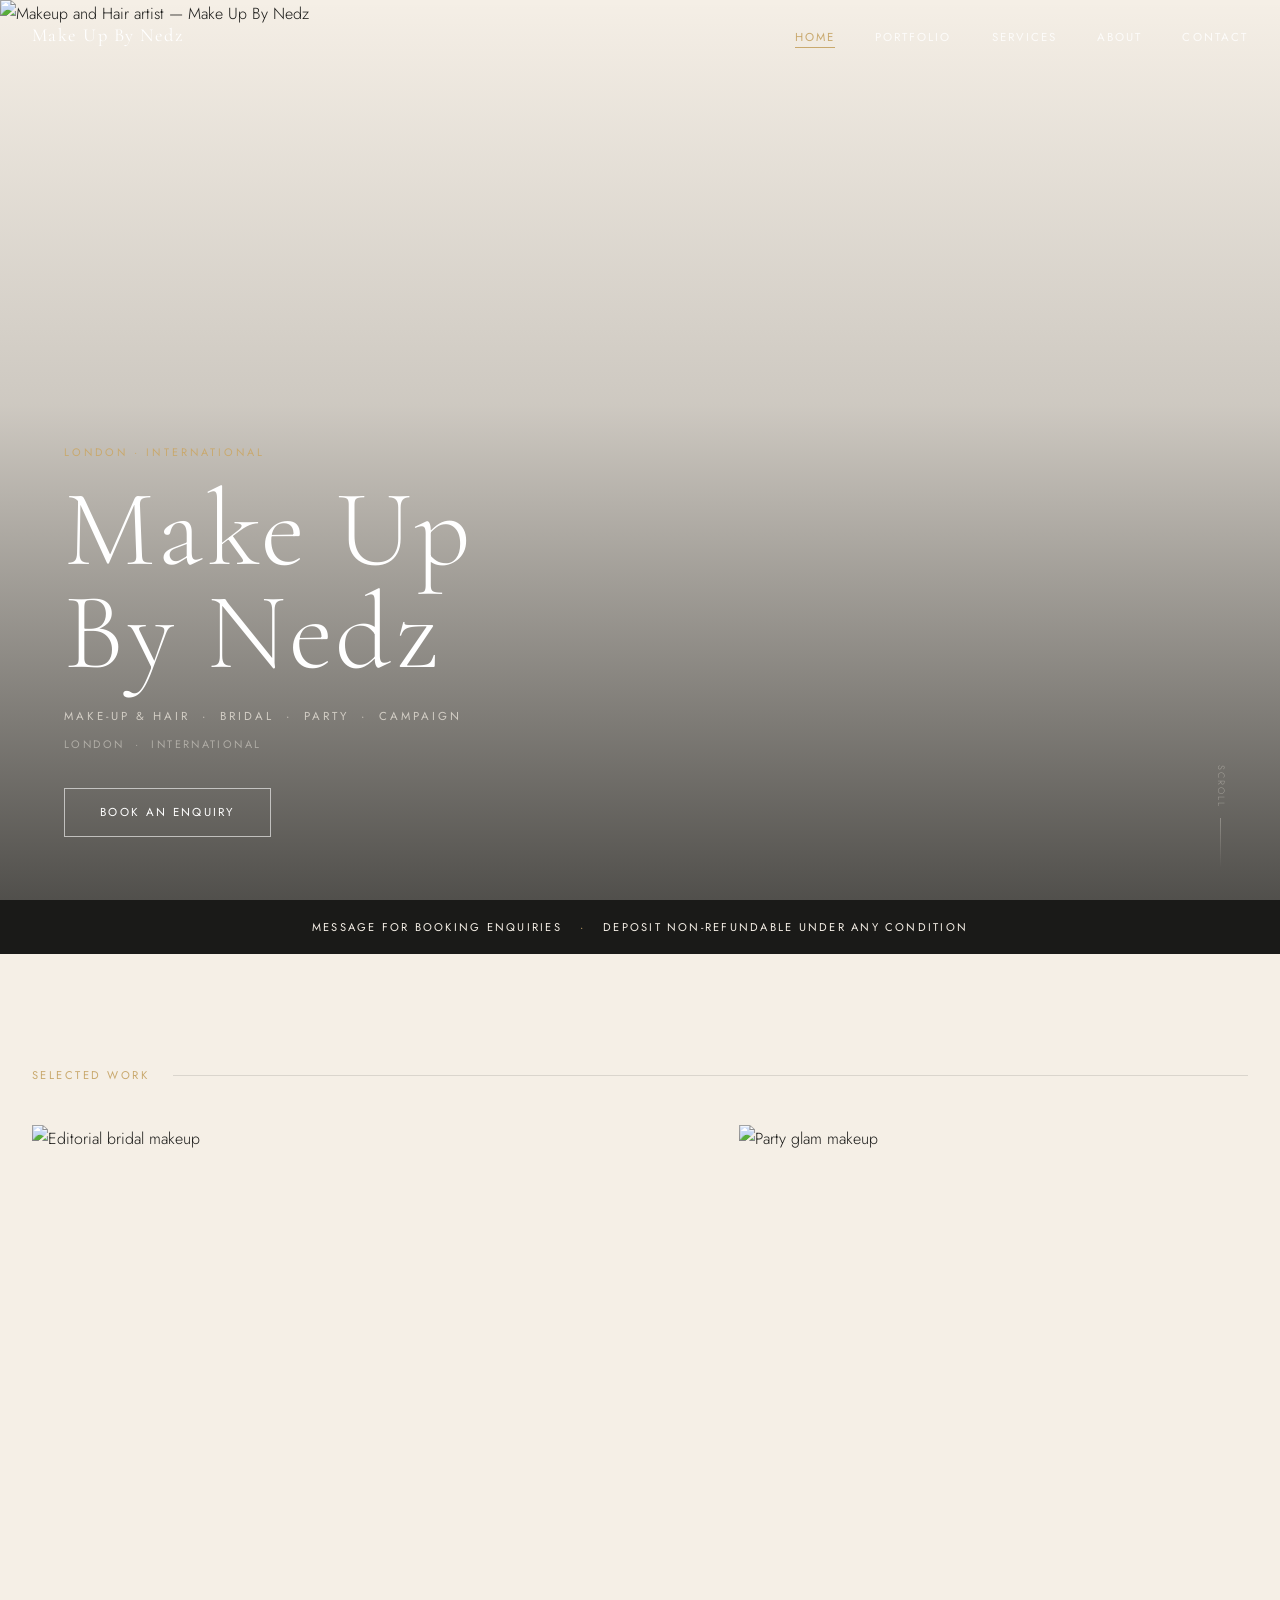
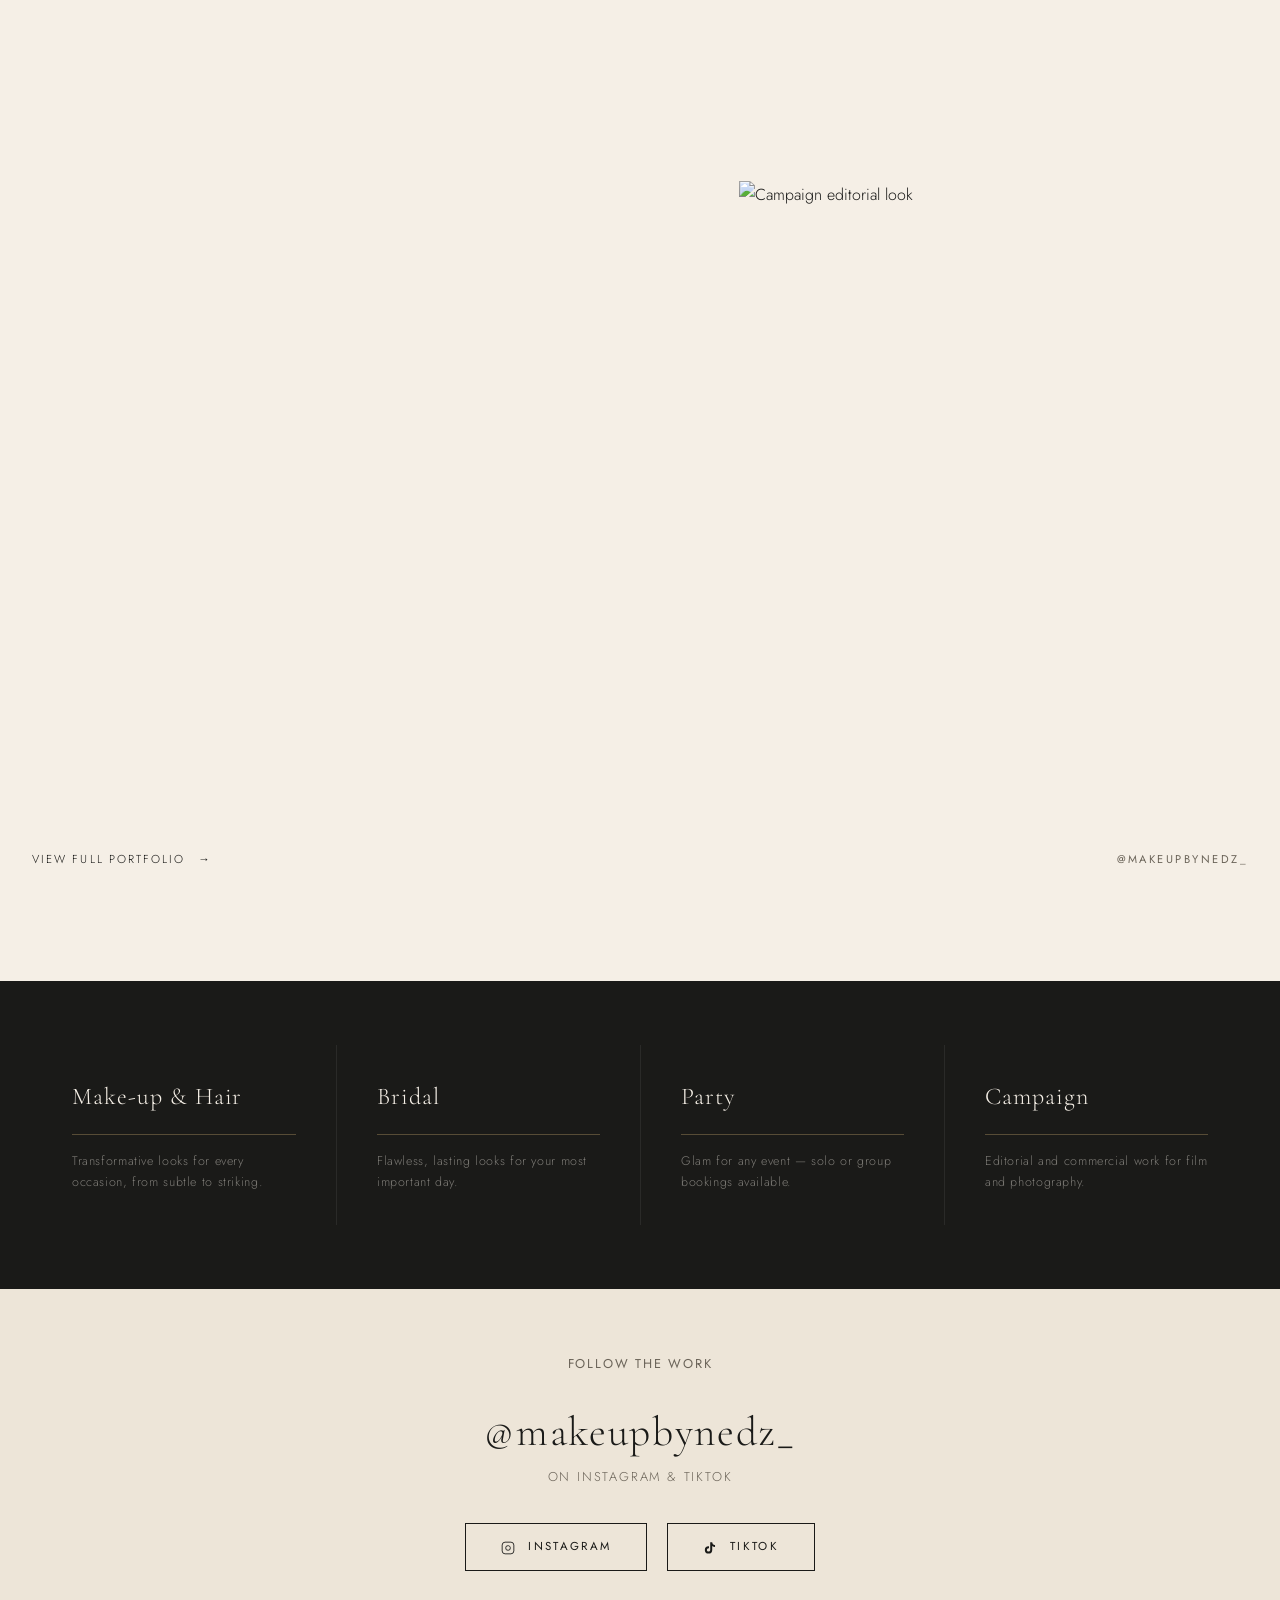
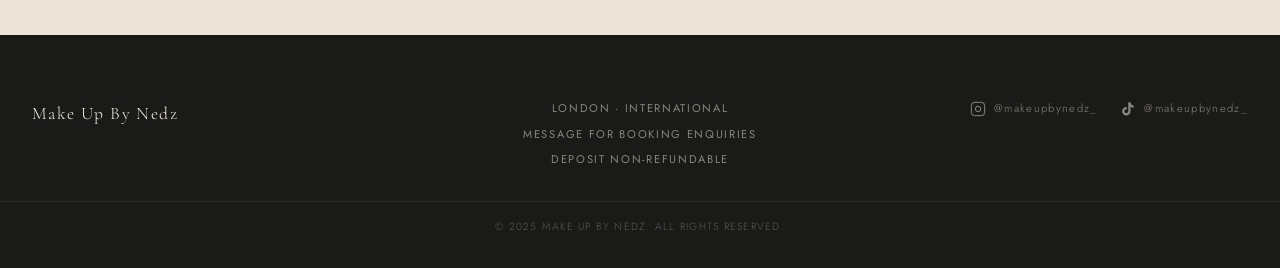
==== index.html @ 095a4f02 "Initial build: Make Up By Nedz multi-page website 5-page static site (index, portfolio, services, ab" ====
<!DOCTYPE html>
<html lang="en">
<head>
  <meta charset="UTF-8" />
  <meta name="viewport" content="width=device-width, initial-scale=1.0" />
  <title>Make Up By Nedz — Makeup & Hair Artist | London</title>
  <meta name="description" content="Make Up By Nedz — London-based makeup and hair artist specialising in bridal, party, campaign, and editorial work. Available internationally." />
  <link rel="stylesheet" href="css/style.css" />
  <style>
    /* ── Hero ──────────────────────────────────────────── */
    .hero {
      position: relative;
      height: 100vh;
      min-height: 600px;
      overflow: hidden;
    }
    .hero-img {
      position: absolute;
      inset: 0;
    }
    .hero-img img {
      height: 100%;
      object-position: center 20%;
      transform: scale(1.04);
      transition: transform 8s ease;
    }
    .hero-img img.loaded { transform: scale(1); }
    .hero-overlay {
      position: absolute;
      inset: 0;
      background: linear-gradient(
        to top,
        rgba(26,26,24,0.75) 0%,
        rgba(26,26,24,0.18) 55%,
        transparent 100%
      );
    }
    .hero-content {
      position: absolute;
      inset: 0;
      display: flex;
      flex-direction: column;
      align-items: flex-start;
      justify-content: flex-end;
      padding: 0 clamp(1.5rem, 5vw, 6rem) clamp(3rem, 7vh, 6rem);
    }
    .hero-eyebrow {
      font-family: var(--sans);
      font-size: 0.68rem;
      font-weight: 400;
      letter-spacing: 0.28em;
      text-transform: uppercase;
      color: var(--gold);
      margin-bottom: 1rem;
      opacity: 0;
      transform: translateY(16px);
      animation: heroFadeUp 1s ease 0.3s forwards;
    }
    .hero-title {
      font-family: var(--serif);
      font-weight: 300;
      font-size: clamp(3.2rem, 8.5vw, 8rem);
      color: var(--white);
      letter-spacing: 0.03em;
      line-height: 0.95;
      opacity: 0;
      transform: translateY(24px);
      animation: heroFadeUp 1.1s ease 0.5s forwards;
    }
    .hero-tagline {
      margin-top: 1.4rem;
      font-size: 0.72rem;
      letter-spacing: 0.26em;
      text-transform: uppercase;
      color: rgba(245,239,230,0.7);
      font-weight: 400;
      opacity: 0;
      animation: heroFadeUp 1.1s ease 0.75s forwards;
    }
    .hero-location {
      margin-top: 0.5rem;
      font-size: 0.68rem;
      letter-spacing: 0.22em;
      text-transform: uppercase;
      color: rgba(245,239,230,0.45);
      font-weight: 400;
      opacity: 0;
      animation: heroFadeUp 1.1s ease 0.9s forwards;
    }
    .hero-cta {
      margin-top: 2.2rem;
      opacity: 0;
      animation: heroFadeUp 1s ease 1.1s forwards;
    }
    @keyframes heroFadeUp {
      to { opacity: 1; transform: translateY(0); }
    }
    .hero-scroll-line {
      position: absolute;
      bottom: 2rem;
      right: clamp(1.5rem, 4vw, 4rem);
      display: flex;
      flex-direction: column;
      align-items: center;
      gap: 0.6rem;
      opacity: 0;
      animation: heroFadeUp 1s ease 1.4s forwards;
    }
    .hero-scroll-line span {
      font-size: 0.58rem;
      letter-spacing: 0.22em;
      text-transform: uppercase;
      color: rgba(245,239,230,0.4);
      writing-mode: vertical-rl;
    }
    .hero-scroll-line::after {
      content: '';
      display: block;
      width: 1px;
      height: 50px;
      background: linear-gradient(to bottom, rgba(245,239,230,0.3), transparent);
    }

    /* ── Featured Work ─────────────────────────────────── */
    .featured-work {
      background: var(--ivory);
    }
    .featured-label {
      display: flex;
      align-items: center;
      gap: 1.5rem;
      margin-bottom: 2.5rem;
    }
    .featured-label::after {
      content: '';
      flex: 1;
      height: 1px;
      background: rgba(26,26,24,0.12);
    }
    .featured-grid {
      display: grid;
      grid-template-columns: 1.35fr 1fr;
      grid-template-rows: auto auto;
      gap: 1.2rem;
    }
    .featured-grid .img-main {
      grid-row: 1 / 3;
      aspect-ratio: 2/3;
      overflow: hidden;
    }
    .featured-grid .img-side {
      aspect-ratio: 4/5;
      overflow: hidden;
    }
    .featured-grid .img-main img,
    .featured-grid .img-side img {
      transition: transform 0.9s ease;
    }
    .featured-grid .img-main:hover img,
    .featured-grid .img-side:hover img { transform: scale(1.04); }
    .featured-footer {
      margin-top: 2rem;
      display: flex;
      align-items: center;
      justify-content: space-between;
    }
    .arrow-link {
      font-family: var(--sans);
      font-size: 0.72rem;
      letter-spacing: 0.18em;
      text-transform: uppercase;
      color: var(--charcoal);
      display: flex;
      align-items: center;
      gap: 0.8rem;
      transition: gap var(--transition), color var(--transition);
    }
    .arrow-link::after {
      content: '→';
      font-family: inherit;
      transition: transform var(--transition);
    }
    .arrow-link:hover { color: var(--gold); gap: 1.2rem; }

    /* ── Services Snapshot ─────────────────────────────── */
    .services-strip {
      background: var(--charcoal);
      padding: var(--space-lg) 0;
    }
    .services-strip .section-wrap {
      display: grid;
      grid-template-columns: repeat(4, 1fr);
      gap: 0;
    }
    .service-tile {
      padding: 2rem 2.5rem;
      border-left: 1px solid rgba(245,239,230,0.08);
      position: relative;
    }
    .service-tile:first-child { border-left: none; }
    .service-tile h3 {
      font-family: var(--serif);
      font-size: 1.5rem;
      font-weight: 300;
      color: var(--ivory);
      letter-spacing: 0.04em;
      margin-bottom: 1rem;
    }
    .service-tile hr {
      border: none;
      border-top: 1px solid rgba(201,169,110,0.35);
      margin-bottom: 1rem;
    }
    .service-tile p {
      font-size: 0.78rem;
      color: rgba(245,239,230,0.45);
      letter-spacing: 0.05em;
      line-height: 1.7;
      font-weight: 300;
    }
    .service-tile-link {
      position: absolute;
      inset: 0;
    }

    /* ── Social CTA ────────────────────────────────────── */
    .social-cta {
      background: var(--ivory-mid);
      text-align: center;
    }
    .social-cta h2 {
      font-size: clamp(1.6rem, 3.5vw, 2.6rem);
      margin-bottom: 0.6rem;
      color: var(--charcoal);
    }
    .social-cta p {
      font-size: 0.8rem;
      letter-spacing: 0.14em;
      color: var(--text-muted);
      text-transform: uppercase;
      margin-bottom: 2.2rem;
    }
    .social-btns {
      display: flex;
      gap: 1.2rem;
      justify-content: center;
      flex-wrap: wrap;
    }

    /* ── Responsive ────────────────────────────────────── */
    @media (max-width: 900px) {
      .services-strip .section-wrap {
        grid-template-columns: repeat(2, 1fr);
      }
      .service-tile:nth-child(3) { border-left: none; }
    }
    @media (max-width: 640px) {
      .featured-grid {
        grid-template-columns: 1fr;
      }
      .featured-grid .img-main { grid-row: auto; aspect-ratio: 3/4; }
      .featured-grid .img-side { display: none; }
      .services-strip .section-wrap {
        grid-template-columns: 1fr;
      }
      .service-tile { border-left: none; border-top: 1px solid rgba(245,239,230,0.08); }
      .service-tile:first-child { border-top: none; }
    }
  </style>
</head>
<body>

  <!-- ═══ Navigation ════════════════════════════════════════ -->
  <nav class="site-nav" aria-label="Main navigation">
    <a href="index.html" class="nav-logo">Make Up By Nedz</a>
    <ul class="nav-links" role="list">
      <li><a href="index.html">Home</a></li>
      <li><a href="portfolio.html">Portfolio</a></li>
      <li><a href="services.html">Services</a></li>
      <li><a href="about.html">About</a></li>
      <li><a href="contact.html">Contact</a></li>
    </ul>
    <button class="nav-hamburger" aria-label="Open menu" aria-expanded="false">
      <span></span><span></span><span></span>
    </button>
  </nav>

  <!-- Mobile overlay -->
  <div class="nav-overlay" role="dialog" aria-label="Mobile menu">
    <a href="index.html">Home</a>
    <a href="portfolio.html">Portfolio</a>
    <a href="services.html">Services</a>
    <a href="about.html">About</a>
    <a href="contact.html">Contact</a>
  </div>

  <main>

    <!-- ═══ Hero ══════════════════════════════════════════════ -->
    <section class="hero" aria-label="Hero">
      <div class="hero-img">
        <img
          src="https://images.unsplash.com/photo-1487412947147-5cebf100ffc2?w=1800&q=85&auto=format&fit=crop"
          alt="Makeup and Hair artist — Make Up By Nedz"
          loading="eager"
          id="heroImg"
        />
      </div>
      <div class="hero-overlay"></div>
      <div class="hero-content">
        <p class="hero-eyebrow">London · International</p>
        <h1 class="hero-title display">Make Up<br>By Nedz</h1>
        <p class="hero-tagline">Make-up &amp; Hair &nbsp;·&nbsp; Bridal &nbsp;·&nbsp; Party &nbsp;·&nbsp; Campaign</p>
        <p class="hero-location">London &nbsp;·&nbsp; International</p>
        <div class="hero-cta">
          <a href="contact.html" class="btn btn-outline-white">Book an Enquiry</a>
        </div>
      </div>
      <div class="hero-scroll-line" aria-hidden="true">
        <span>Scroll</span>
      </div>
    </section>

    <!-- ═══ Info Strip ════════════════════════════════════════ -->
    <div class="info-strip" role="banner">
      Message for booking enquiries
      <span>·</span>
      Deposit non-refundable under any condition
    </div>

    <!-- ═══ Featured Work ═════════════════════════════════════ -->
    <section class="featured-work section-pad">
      <div class="section-wrap">
        <div class="featured-label fade-up">
          <span class="eyebrow">Selected Work</span>
        </div>
        <div class="featured-grid">
          <div class="img-main fade-in" data-delay="100">
            <img
              src="https://images.unsplash.com/photo-1617019114583-affb34d1b3cd?w=900&q=85&auto=format&fit=crop"
              alt="Editorial bridal makeup"
              loading="lazy"
            />
          </div>
          <div class="img-side fade-in" data-delay="200">
            <img
              src="https://images.unsplash.com/photo-1522337360788-8b13dee7a37e?w=700&q=85&auto=format&fit=crop"
              alt="Party glam makeup"
              loading="lazy"
            />
          </div>
          <div class="img-side fade-in" data-delay="320">
            <img
              src="https://images.unsplash.com/photo-1512207736890-6ffed8a84e8d?w=700&q=85&auto=format&fit=crop"
              alt="Campaign editorial look"
              loading="lazy"
            />
          </div>
        </div>
        <div class="featured-footer fade-up" data-delay="200">
          <a href="portfolio.html" class="arrow-link">View Full Portfolio</a>
          <p class="eyebrow" style="color: var(--text-muted);">@makeupbynedz_</p>
        </div>
      </div>
    </section>

    <!-- ═══ Services Snapshot ════════════════════════════════ -->
    <section class="services-strip" aria-label="Services overview">
      <div class="section-wrap">
        <div class="service-tile fade-up" data-delay="0">
          <h3>Make-up &amp; Hair</h3>
          <hr/>
          <p>Transformative looks for every occasion, from subtle to striking.</p>
          <a href="services.html" class="service-tile-link" aria-label="Make-up and Hair services"></a>
        </div>
        <div class="service-tile fade-up" data-delay="100">
          <h3>Bridal</h3>
          <hr/>
          <p>Flawless, lasting looks for your most important day.</p>
          <a href="services.html" class="service-tile-link" aria-label="Bridal services"></a>
        </div>
        <div class="service-tile fade-up" data-delay="200">
          <h3>Party</h3>
          <hr/>
          <p>Glam for any event — solo or group bookings available.</p>
          <a href="services.html" class="service-tile-link" aria-label="Party services"></a>
        </div>
        <div class="service-tile fade-up" data-delay="300">
          <h3>Campaign</h3>
          <hr/>
          <p>Editorial and commercial work for film and photography.</p>
          <a href="services.html" class="service-tile-link" aria-label="Campaign services"></a>
        </div>
      </div>
    </section>

    <!-- ═══ Social CTA ════════════════════════════════════════ -->
    <section class="social-cta section-pad-sm">
      <div class="section-wrap">
        <p class="eyebrow fade-up">Follow the work</p>
        <h2 class="display fade-up" data-delay="100">@makeupbynedz_</h2>
        <p class="fade-up" data-delay="150">on Instagram &amp; TikTok</p>
        <div class="social-btns fade-up" data-delay="220">
          <a href="https://instagram.com/makeupbynedz_" target="_blank" rel="noopener" class="btn btn-outline-dark">
            <svg width="14" height="14" viewBox="0 0 24 24" fill="none" stroke="currentColor" stroke-width="1.5" style="display:inline;vertical-align:middle;margin-right:0.5rem"><rect x="2" y="2" width="20" height="20" rx="5" ry="5"/><path d="M16 11.37A4 4 0 1 1 12.63 8 4 4 0 0 1 16 11.37z"/><line x1="17.5" y1="6.5" x2="17.51" y2="6.5"/></svg>
            Instagram
          </a>
          <a href="https://tiktok.com/@makeupbynedz_" target="_blank" rel="noopener" class="btn btn-outline-dark">
            <svg width="14" height="14" viewBox="0 0 24 24" fill="currentColor" style="display:inline;vertical-align:middle;margin-right:0.5rem"><path d="M19.59 6.69a4.83 4.83 0 01-3.77-4.25V2h-3.45v13.67a2.89 2.89 0 01-2.88 2.5 2.89 2.89 0 01-2.89-2.89 2.89 2.89 0 012.89-2.89c.28 0 .54.04.79.1V9.01a6.33 6.33 0 00-.79-.05 6.34 6.34 0 00-6.34 6.34 6.34 6.34 0 006.34 6.34 6.34 6.34 0 006.33-6.34V8.69a8.18 8.18 0 004.79 1.53V6.77a4.85 4.85 0 01-1.02-.08z"/></svg>
            TikTok
          </a>
        </div>
      </div>
    </section>

  </main>

  <!-- ═══ Footer ════════════════════════════════════════════ -->
  <footer class="site-footer">
    <div class="footer-inner">
      <div class="footer-logo">Make Up By Nedz</div>
      <div class="footer-center">
        <p>London · International</p>
        <p>Message for booking enquiries</p>
        <p>Deposit non-refundable</p>
      </div>
      <div class="footer-socials">
        <a href="https://instagram.com/makeupbynedz_" target="_blank" rel="noopener" aria-label="Instagram">
          <svg viewBox="0 0 24 24" fill="none" stroke="currentColor" stroke-width="1.5"><rect x="2" y="2" width="20" height="20" rx="5" ry="5"/><path d="M16 11.37A4 4 0 1 1 12.63 8 4 4 0 0 1 16 11.37z"/><line x1="17.5" y1="6.5" x2="17.51" y2="6.5"/></svg>
          @makeupbynedz_
        </a>
        <a href="https://tiktok.com/@makeupbynedz_" target="_blank" rel="noopener" aria-label="TikTok">
          <svg viewBox="0 0 24 24" fill="currentColor"><path d="M19.59 6.69a4.83 4.83 0 01-3.77-4.25V2h-3.45v13.67a2.89 2.89 0 01-2.88 2.5 2.89 2.89 0 01-2.89-2.89 2.89 2.89 0 012.89-2.89c.28 0 .54.04.79.1V9.01a6.33 6.33 0 00-.79-.05 6.34 6.34 0 00-6.34 6.34 6.34 6.34 0 006.34 6.34 6.34 6.34 0 006.33-6.34V8.69a8.18 8.18 0 004.79 1.53V6.77a4.85 4.85 0 01-1.02-.08z"/></svg>
          @makeupbynedz_
        </a>
      </div>
    </div>
    <div class="footer-bottom">© 2025 Make Up By Nedz. All rights reserved.</div>
  </footer>

  <script src="js/main.js"></script>
  <script>
    // Hero image parallax & load animation
    const heroImg = document.getElementById('heroImg');
    if (heroImg) {
      heroImg.addEventListener('load', () => heroImg.classList.add('loaded'));
      if (heroImg.complete) heroImg.classList.add('loaded');
    }
  </script>
</body>
</html>
---- css/style.css ----
/* ============================================================
   MAKE UP BY NEDZ — Global Stylesheet
   ============================================================ */

@import url('https://fonts.googleapis.com/css2?family=Cormorant+Garamond:ital,wght@0,300;0,400;0,500;0,600;1,300;1,400&family=Jost:wght@300;400;500&display=swap');

/* ── Custom Properties ─────────────────────────────────── */
:root {
  --ivory:      #F5EFE6;
  --ivory-mid:  #EDE5D8;
  --charcoal:   #1A1A18;
  --charcoal-2: #2A2A27;
  --gold:       #C9A96E;
  --gold-light: #D9BC8A;
  --white:      #FFFFFF;
  --text-main:  #1A1A18;
  --text-muted: #6B6459;

  --serif:  'Cormorant Garamond', Georgia, serif;
  --sans:   'Jost', 'Helvetica Neue', sans-serif;

  --space-xs:  0.5rem;
  --space-sm:  1rem;
  --space-md:  2rem;
  --space-lg:  4rem;
  --space-xl:  7rem;

  --nav-h: 72px;
  --transition: 0.35s cubic-bezier(0.25, 0.46, 0.45, 0.94);
}

/* ── Reset ──────────────────────────────────────────────── */
*, *::before, *::after { box-sizing: border-box; margin: 0; padding: 0; }
html { scroll-behavior: smooth; }
body {
  background-color: var(--ivory);
  color: var(--text-main);
  font-family: var(--sans);
  font-weight: 300;
  font-size: 1rem;
  line-height: 1.7;
  -webkit-font-smoothing: antialiased;
}
img { display: block; width: 100%; height: 100%; object-fit: cover; }
a { color: inherit; text-decoration: none; }
ul { list-style: none; }

/* ── Typography Helpers ─────────────────────────────────── */
.display {
  font-family: var(--serif);
  font-weight: 300;
  letter-spacing: 0.04em;
  line-height: 1.1;
}
.eyebrow {
  font-family: var(--sans);
  font-size: 0.7rem;
  font-weight: 400;
  letter-spacing: 0.22em;
  text-transform: uppercase;
  color: var(--gold);
}
.body-text {
  font-family: var(--sans);
  font-weight: 300;
  font-size: 0.95rem;
  color: var(--text-muted);
  line-height: 1.8;
}

/* ── Scroll Animations ──────────────────────────────────── */
.fade-up {
  opacity: 0;
  transform: translateY(28px);
  transition: opacity 0.8s ease, transform 0.8s ease;
}
.fade-up.visible {
  opacity: 1;
  transform: translateY(0);
}
.fade-in {
  opacity: 0;
  transition: opacity 0.9s ease;
}
.fade-in.visible { opacity: 1; }

/* ── Navigation ─────────────────────────────────────────── */
.site-nav {
  position: fixed;
  top: 0; left: 0; right: 0;
  z-index: 100;
  height: var(--nav-h);
  display: flex;
  align-items: center;
  justify-content: space-between;
  padding: 0 var(--space-md);
  transition: background var(--transition), backdrop-filter var(--transition), box-shadow var(--transition);
}
.site-nav.scrolled {
  background: rgba(26, 26, 24, 0.88);
  backdrop-filter: blur(14px);
  -webkit-backdrop-filter: blur(14px);
  box-shadow: 0 1px 0 rgba(201, 169, 110, 0.15);
}
.site-nav.on-light {
  background: rgba(245, 239, 230, 0.88);
  backdrop-filter: blur(14px);
  -webkit-backdrop-filter: blur(14px);
  box-shadow: 0 1px 0 rgba(26,26,24,0.08);
}
.nav-logo {
  font-family: var(--serif);
  font-size: 1.15rem;
  font-weight: 400;
  letter-spacing: 0.08em;
  color: var(--white);
  transition: color var(--transition);
  white-space: nowrap;
}
.site-nav.on-light .nav-logo { color: var(--charcoal); }
.nav-links {
  display: flex;
  gap: 2.5rem;
  align-items: center;
}
.nav-links a {
  font-family: var(--sans);
  font-size: 0.72rem;
  font-weight: 400;
  letter-spacing: 0.18em;
  text-transform: uppercase;
  color: rgba(255,255,255,0.82);
  position: relative;
  padding-bottom: 3px;
  transition: color var(--transition);
}
.site-nav.on-light .nav-links a { color: rgba(26,26,24,0.7); }
.nav-links a::after {
  content: '';
  position: absolute;
  bottom: 0; left: 0;
  width: 0; height: 1px;
  background: var(--gold);
  transition: width var(--transition);
}
.nav-links a:hover::after,
.nav-links a.active::after { width: 100%; }
.nav-links a:hover { color: var(--white); }
.site-nav.on-light .nav-links a:hover { color: var(--charcoal); }
.nav-links a.active { color: var(--gold); }
.site-nav.on-light .nav-links a.active { color: var(--gold); }

/* Hamburger */
.nav-hamburger {
  display: none;
  flex-direction: column;
  gap: 5px;
  cursor: pointer;
  padding: 4px;
  background: none;
  border: none;
  z-index: 200;
}
.nav-hamburger span {
  display: block;
  width: 26px;
  height: 1px;
  background: var(--white);
  transition: var(--transition);
}
.site-nav.on-light .nav-hamburger span { background: var(--charcoal); }
.nav-hamburger.open span:nth-child(1) { transform: translateY(6px) rotate(45deg); }
.nav-hamburger.open span:nth-child(2) { opacity: 0; }
.nav-hamburger.open span:nth-child(3) { transform: translateY(-6px) rotate(-45deg); }

/* Mobile overlay */
.nav-overlay {
  position: fixed;
  inset: 0;
  background: var(--charcoal);
  z-index: 150;
  display: flex;
  flex-direction: column;
  align-items: center;
  justify-content: center;
  gap: 2.8rem;
  opacity: 0;
  pointer-events: none;
  transition: opacity 0.4s ease;
}
.nav-overlay.open { opacity: 1; pointer-events: all; }
.nav-overlay a {
  font-family: var(--serif);
  font-size: 2.8rem;
  font-weight: 300;
  color: var(--ivory);
  letter-spacing: 0.06em;
  transition: color var(--transition);
}
.nav-overlay a:hover,
.nav-overlay a.active { color: var(--gold); }

/* ── Buttons ────────────────────────────────────────────── */
.btn {
  display: inline-block;
  font-family: var(--sans);
  font-size: 0.72rem;
  font-weight: 400;
  letter-spacing: 0.2em;
  text-transform: uppercase;
  padding: 0.85rem 2.2rem;
  border: 1px solid currentColor;
  transition: background var(--transition), color var(--transition), border-color var(--transition);
  cursor: pointer;
}
.btn-outline-white {
  color: var(--white);
  border-color: rgba(255,255,255,0.6);
  background: transparent;
}
.btn-outline-white:hover {
  background: var(--gold);
  border-color: var(--gold);
  color: var(--charcoal);
}
.btn-outline-dark {
  color: var(--charcoal);
  border-color: var(--charcoal);
  background: transparent;
}
.btn-outline-dark:hover {
  background: var(--charcoal);
  color: var(--ivory);
}
.btn-outline-gold {
  color: var(--gold);
  border-color: var(--gold);
  background: transparent;
}
.btn-outline-gold:hover {
  background: var(--gold);
  color: var(--charcoal);
}

/* ── Section Wrapper ────────────────────────────────────── */
.section-wrap {
  max-width: 1280px;
  margin: 0 auto;
  padding: 0 var(--space-md);
}
.section-pad {
  padding: var(--space-xl) 0;
}
.section-pad-sm {
  padding: var(--space-lg) 0;
}

/* ── Horizontal Rule Accent ─────────────────────────────── */
.rule-gold {
  border: none;
  border-top: 1px solid var(--gold);
  opacity: 0.4;
  margin: var(--space-md) 0;
}
.rule-dark {
  border: none;
  border-top: 1px solid var(--charcoal);
  opacity: 0.12;
  margin: var(--space-md) 0;
}

/* ── Callout Box ────────────────────────────────────────── */
.callout-gold {
  background: var(--ivory);
  border: 1px solid var(--gold);
  padding: var(--space-md) 2.5rem;
  position: relative;
}
.callout-gold::before {
  content: '';
  position: absolute;
  top: 5px; left: 5px; right: -5px; bottom: -5px;
  border: 1px solid rgba(201,169,110,0.2);
  pointer-events: none;
}
.callout-gold p {
  font-family: var(--serif);
  font-size: 1.05rem;
  font-weight: 300;
  line-height: 1.8;
  color: var(--text-main);
}
.callout-gold strong {
  font-weight: 500;
  color: var(--charcoal);
}

/* ── Page Header (inner pages) ──────────────────────────── */
.page-header {
  padding-top: calc(var(--nav-h) + var(--space-lg));
  padding-bottom: var(--space-lg);
  text-align: center;
  background: var(--ivory);
}
.page-header h1 {
  font-size: clamp(3rem, 7vw, 6rem);
}
.page-header .subtitle {
  margin-top: var(--space-sm);
  font-size: 0.78rem;
  letter-spacing: 0.2em;
  text-transform: uppercase;
  color: var(--text-muted);
  font-weight: 400;
}

/* ── Footer ─────────────────────────────────────────────── */
.site-footer {
  background: var(--charcoal);
  color: var(--ivory);
  padding: var(--space-lg) 0 var(--space-md);
}
.footer-inner {
  max-width: 1280px;
  margin: 0 auto;
  padding: 0 var(--space-md);
  display: grid;
  grid-template-columns: 1fr auto 1fr;
  gap: var(--space-md);
  align-items: start;
}
.footer-logo {
  font-family: var(--serif);
  font-size: 1.1rem;
  font-weight: 300;
  letter-spacing: 0.08em;
  color: var(--ivory);
}
.footer-center {
  text-align: center;
  display: flex;
  flex-direction: column;
  gap: 0.4rem;
}
.footer-center p {
  font-size: 0.7rem;
  letter-spacing: 0.15em;
  text-transform: uppercase;
  color: rgba(245,239,230,0.5);
  font-weight: 400;
}
.footer-socials {
  display: flex;
  gap: 1.4rem;
  justify-content: flex-end;
  align-items: center;
}
.footer-socials a {
  display: flex;
  align-items: center;
  gap: 0.5rem;
  font-size: 0.7rem;
  letter-spacing: 0.12em;
  color: rgba(245,239,230,0.5);
  transition: color var(--transition);
}
.footer-socials a:hover { color: var(--gold); }
.footer-socials svg { width: 16px; height: 16px; flex-shrink: 0; }
.footer-bottom {
  max-width: 1280px;
  margin: var(--space-md) auto 0;
  padding: var(--space-sm) var(--space-md) 0;
  border-top: 1px solid rgba(245,239,230,0.08);
  text-align: center;
  font-size: 0.65rem;
  letter-spacing: 0.12em;
  text-transform: uppercase;
  color: rgba(245,239,230,0.3);
}

/* ── Info Strip ─────────────────────────────────────────── */
.info-strip {
  background: var(--charcoal);
  color: var(--ivory);
  padding: 1.1rem var(--space-md);
  text-align: center;
  font-size: 0.7rem;
  font-weight: 400;
  letter-spacing: 0.2em;
  text-transform: uppercase;
}
.info-strip span { color: var(--gold); margin: 0 0.8rem; }

/* ── Responsive ─────────────────────────────────────────── */
@media (max-width: 768px) {
  :root { --space-xl: 4rem; --space-lg: 2.5rem; }
  .nav-links { display: none; }
  .nav-hamburger { display: flex; }
  .footer-inner {
    grid-template-columns: 1fr;
    text-align: center;
  }
  .footer-socials { justify-content: center; }
  .footer-center { order: -1; }
}
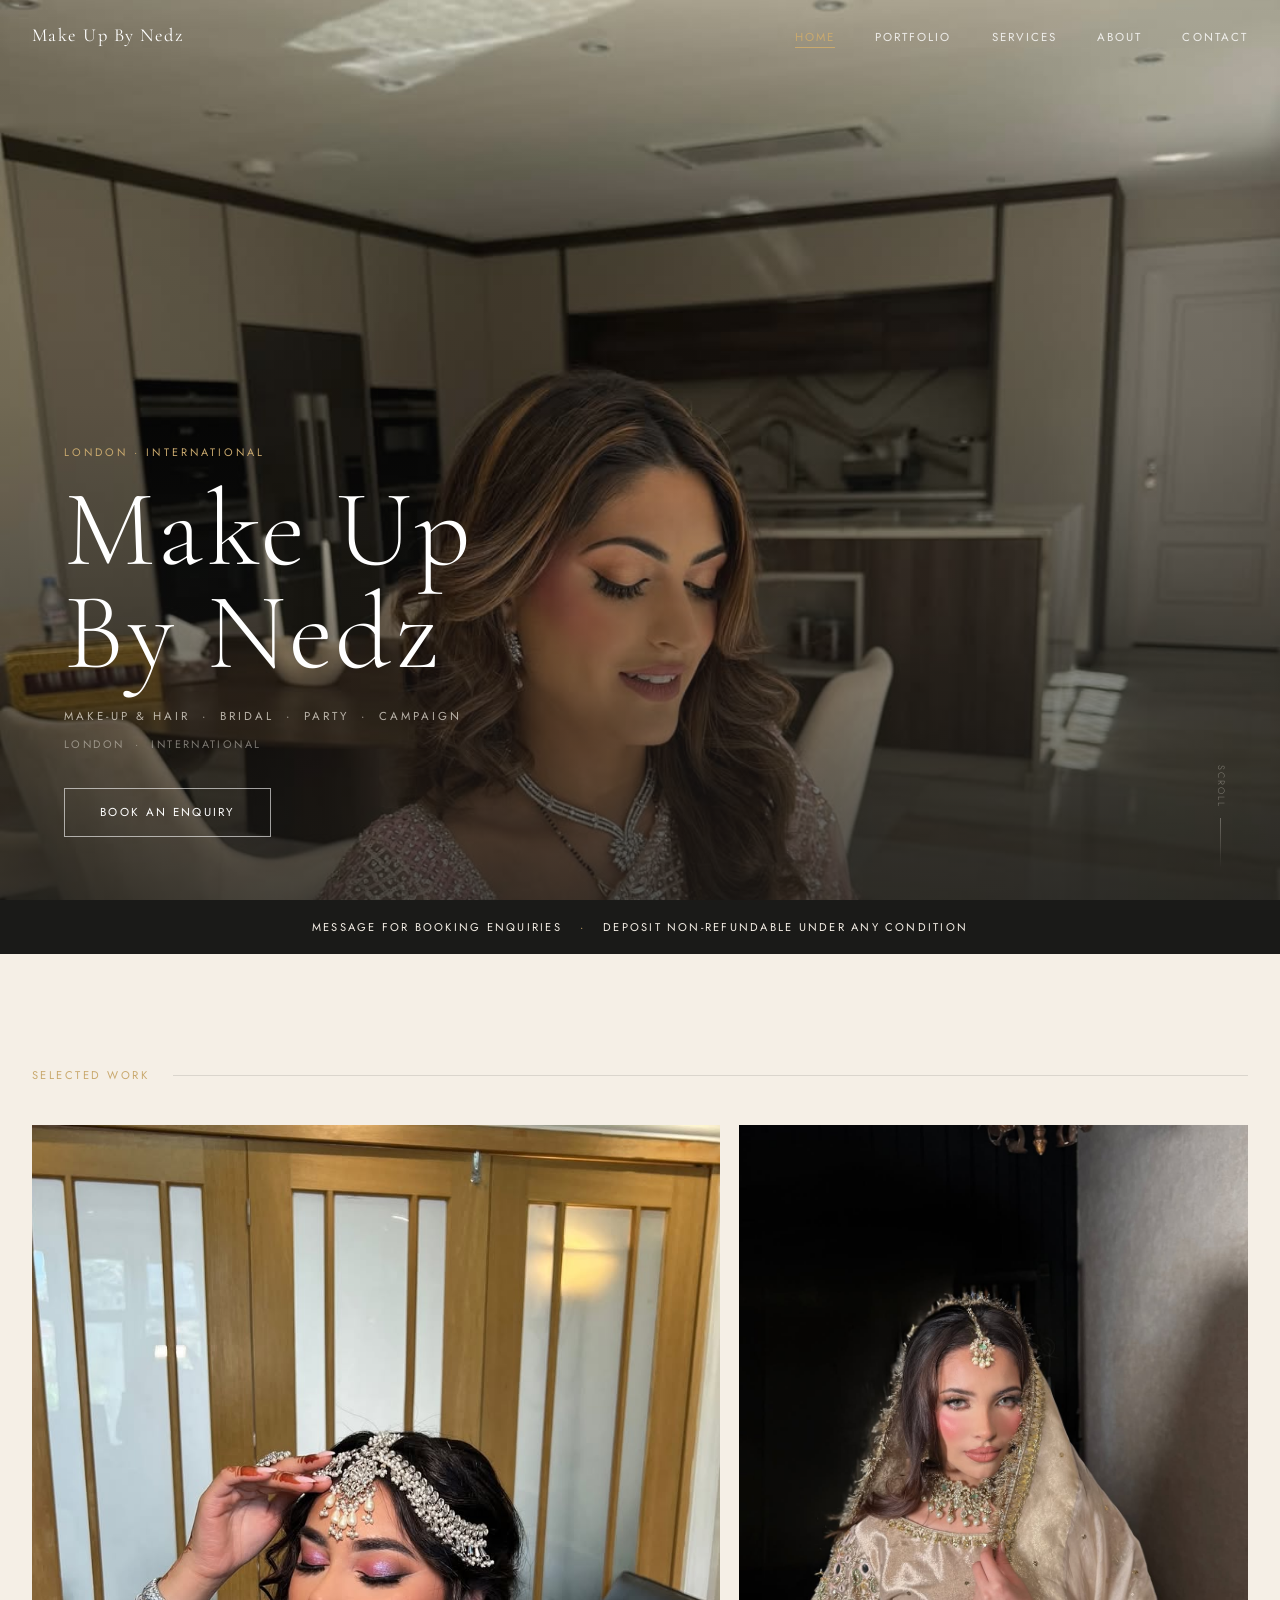
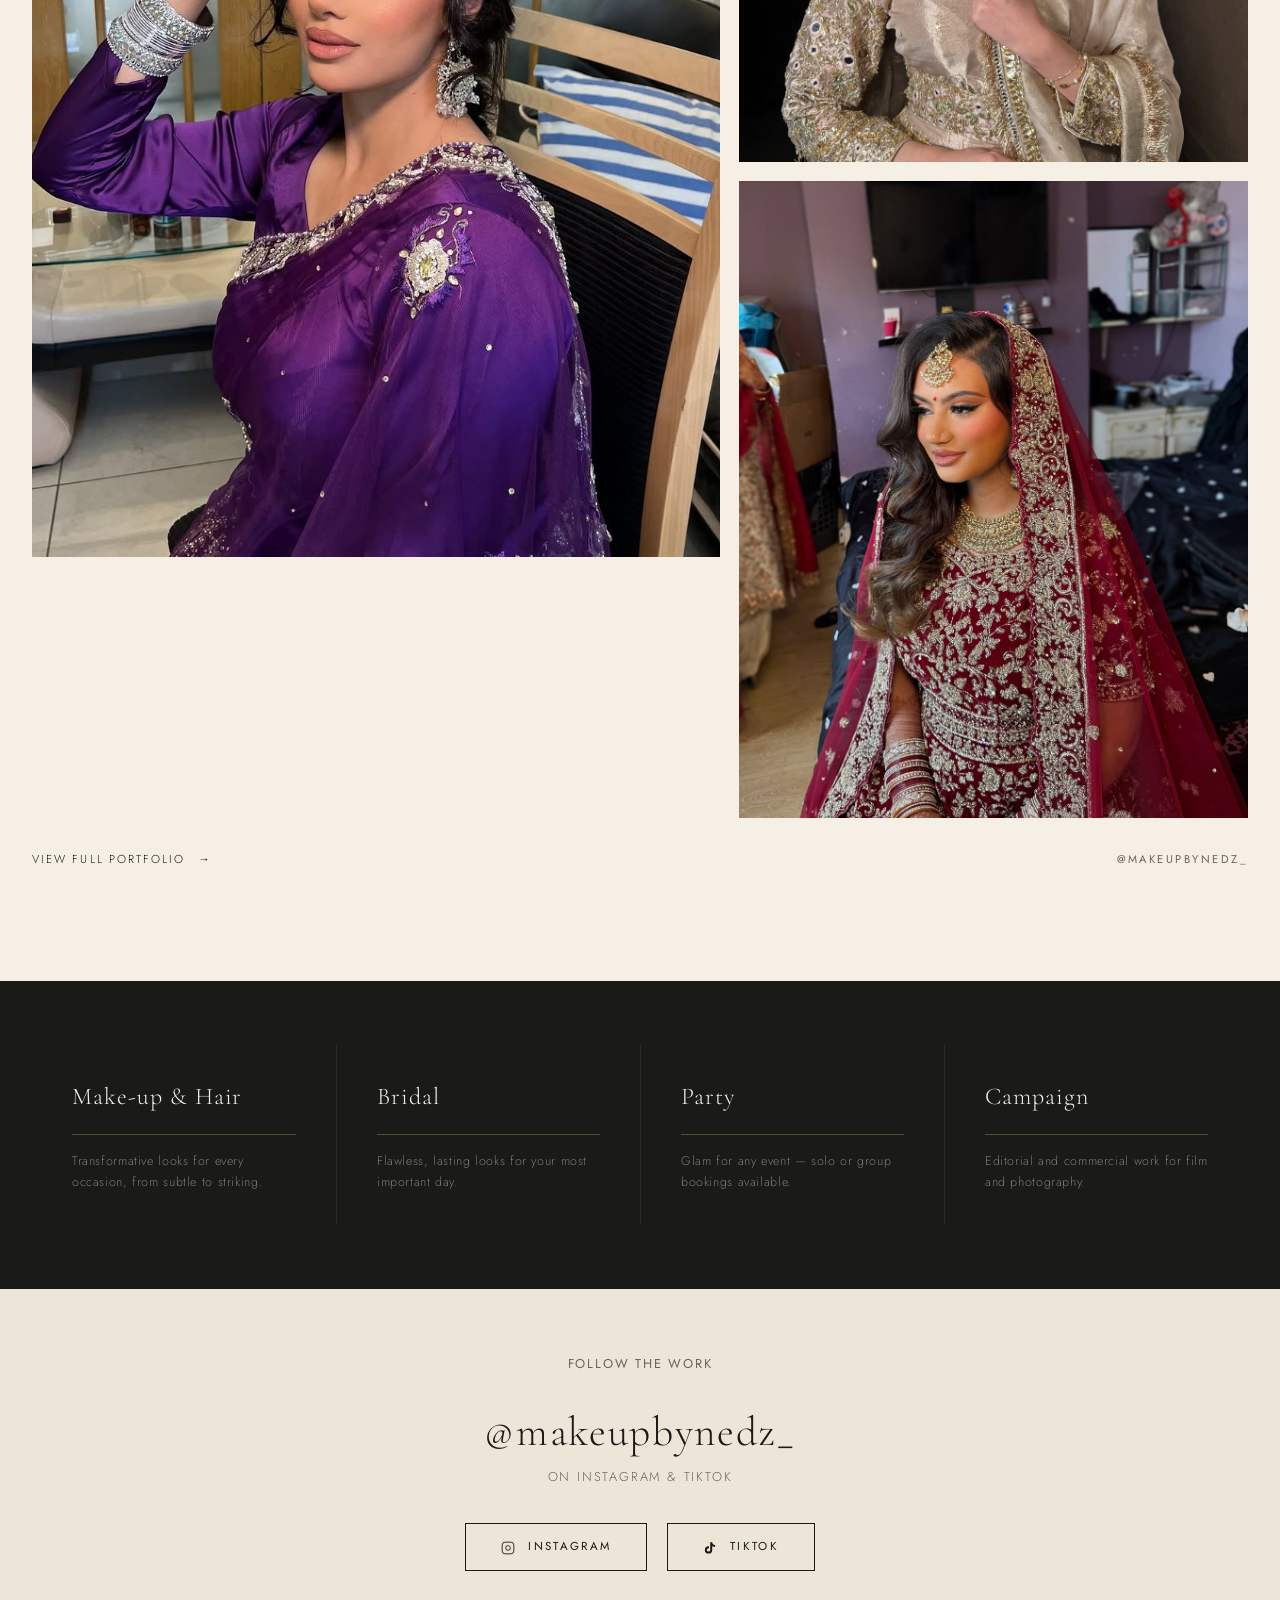
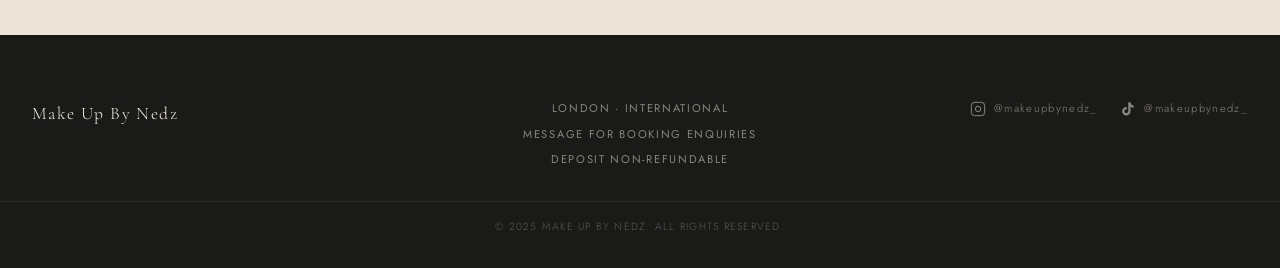
==== commit 2b796a1d: "Comprehensive mobile responsiveness pass across all pages" ====
--- a/index.html
+++ b/index.html
@@ -255,16 +255,22 @@
       .service-tile:nth-child(3) { border-left: none; }
     }
     @media (max-width: 640px) {
+      .hero-content {
+        padding: 0 1.25rem 3rem;
+      }
+      .hero-title { font-size: clamp(2.6rem, 13vw, 4rem); }
       .featured-grid {
         grid-template-columns: 1fr;
       }
       .featured-grid .img-main { grid-row: auto; aspect-ratio: 3/4; }
       .featured-grid .img-side { display: none; }
+      .featured-footer { flex-direction: column; align-items: flex-start; gap: 0.8rem; }
       .services-strip .section-wrap {
         grid-template-columns: 1fr;
       }
-      .service-tile { border-left: none; border-top: 1px solid rgba(245,239,230,0.08); }
+      .service-tile { border-left: none; border-top: 1px solid rgba(245,239,230,0.08); padding: 1.6rem 1.25rem; }
       .service-tile:first-child { border-top: none; }
+      .hero-scroll-line { display: none; }
     }
   </style>
 </head>
@@ -300,7 +306,7 @@
     <section class="hero" aria-label="Hero">
       <div class="hero-img">
         <img
-          src="https://images.unsplash.com/photo-1487412947147-5cebf100ffc2?w=1800&q=85&auto=format&fit=crop"
+          src="images/snapsave-app_3649896397326597106.jpg"
           alt="Makeup and Hair artist — Make Up By Nedz"
           loading="eager"
           id="heroImg"
@@ -337,21 +343,21 @@
         <div class="featured-grid">
           <div class="img-main fade-in" data-delay="100">
             <img
-              src="https://images.unsplash.com/photo-1617019114583-affb34d1b3cd?w=900&q=85&auto=format&fit=crop"
+              src="images/snapsave-app_3460271135862749956.jpg"
               alt="Editorial bridal makeup"
               loading="lazy"
             />
           </div>
           <div class="img-side fade-in" data-delay="200">
             <img
-              src="https://images.unsplash.com/photo-1522337360788-8b13dee7a37e?w=700&q=85&auto=format&fit=crop"
+              src="images/snapsave-app_3605514249425723950.jpg"
               alt="Party glam makeup"
               loading="lazy"
             />
           </div>
           <div class="img-side fade-in" data-delay="320">
             <img
-              src="https://images.unsplash.com/photo-1512207736890-6ffed8a84e8d?w=700&q=85&auto=format&fit=crop"
+              src="images/snapsave-app_3663651200414478813.jpg"
               alt="Campaign editorial look"
               loading="lazy"
             />
--- a/css/style.css
+++ b/css/style.css
@@ -393,13 +393,57 @@
 
 /* ── Responsive ─────────────────────────────────────────── */
 @media (max-width: 768px) {
-  :root { --space-xl: 4rem; --space-lg: 2.5rem; }
+  :root {
+    --space-xl: 3.5rem;
+    --space-lg: 2.5rem;
+    --space-md: 1.25rem;
+  }
   .nav-links { display: none; }
   .nav-hamburger { display: flex; }
+
+  /* Footer */
   .footer-inner {
     grid-template-columns: 1fr;
     text-align: center;
   }
-  .footer-socials { justify-content: center; }
+  .footer-socials { justify-content: center; flex-wrap: wrap; gap: 1rem; }
   .footer-center { order: -1; }
-}
+
+  /* Callout */
+  .callout-gold { padding: 1.4rem 1.2rem; }
+  .callout-gold::before { display: none; }
+
+  /* Info strip */
+  .info-strip {
+    letter-spacing: 0.1em;
+    font-size: 0.65rem;
+    line-height: 1.8;
+  }
+
+  /* Page header */
+  .page-header {
+    padding-top: calc(var(--nav-h) + 2rem);
+    padding-bottom: 2rem;
+    padding-left: 1.25rem;
+    padding-right: 1.25rem;
+  }
+  .page-header .subtitle {
+    letter-spacing: 0.1em;
+    font-size: 0.72rem;
+  }
+
+  /* Nav overlay font size */
+  .nav-overlay a { font-size: 2rem; }
+  .nav-overlay { gap: 2rem; }
+}
+
+@media (max-width: 480px) {
+  :root {
+    --space-xl: 3rem;
+    --space-lg: 2rem;
+    --space-md: 1rem;
+  }
+  .btn { padding: 0.8rem 1.6rem; font-size: 0.68rem; }
+  .info-strip { letter-spacing: 0.06em; }
+  .nav-overlay a { font-size: 1.7rem; }
+}
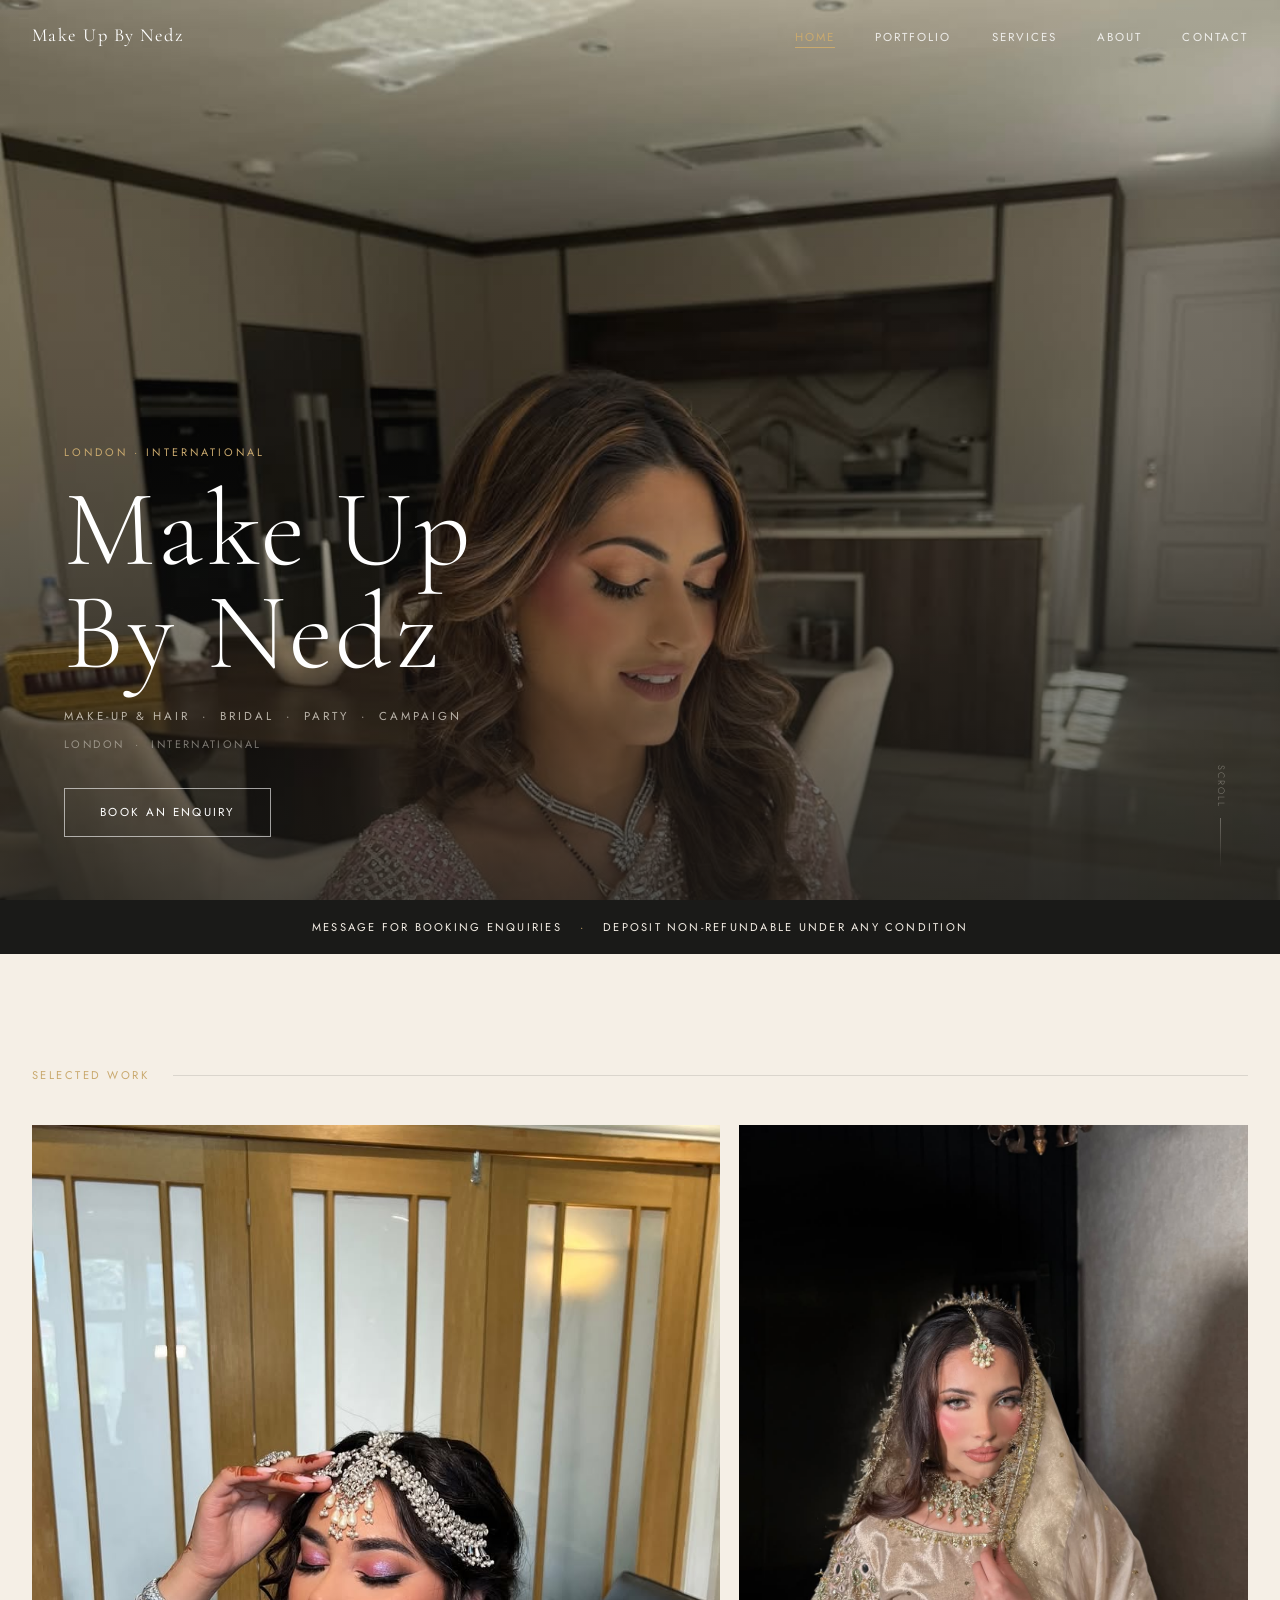
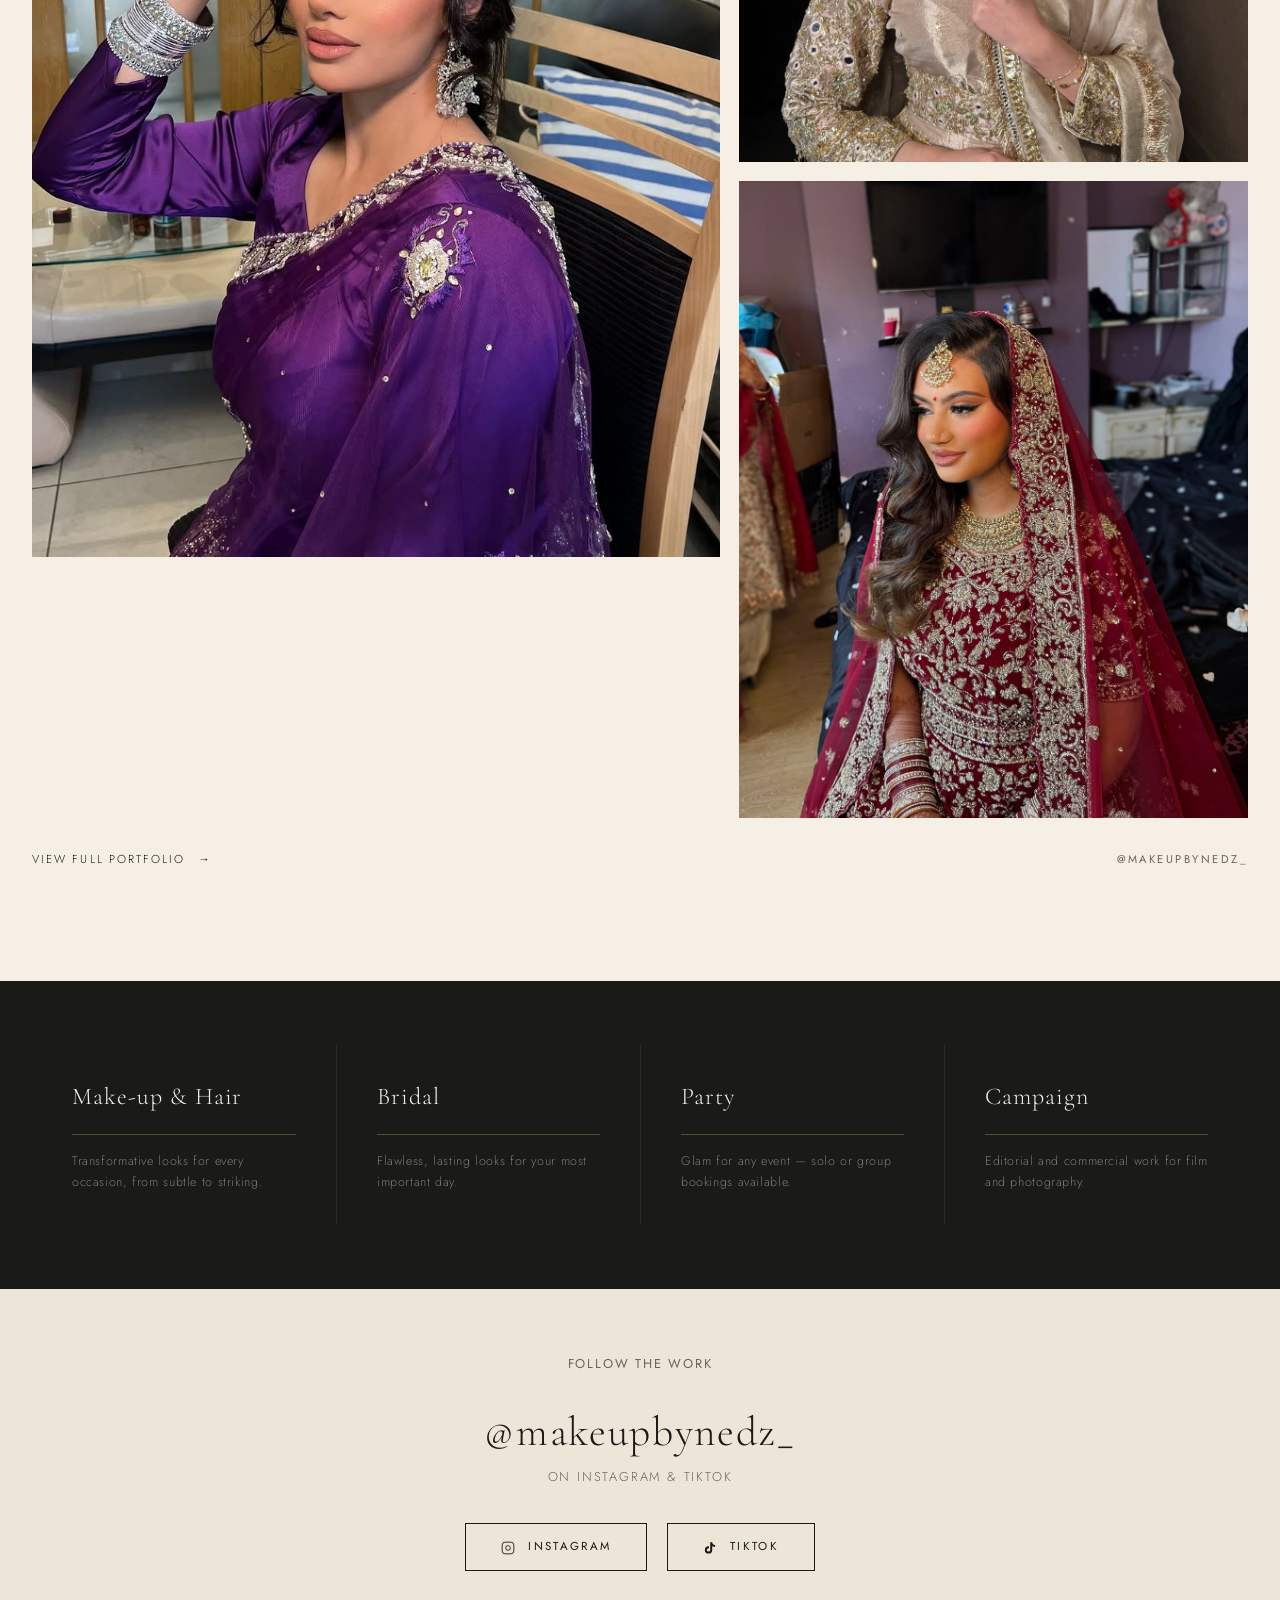
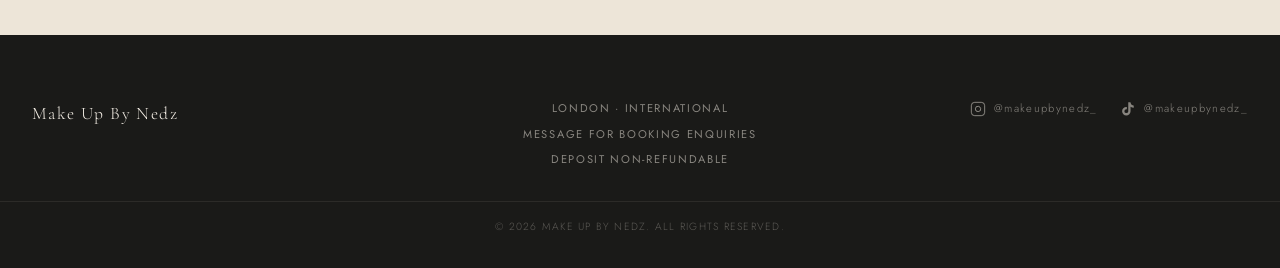
==== commit 03ec4515: "Remove trusted products from about page, update footer year to 2026" ====
--- a/index.html
+++ b/index.html
@@ -441,7 +441,7 @@
         </a>
       </div>
     </div>
-    <div class="footer-bottom">© 2025 Make Up By Nedz. All rights reserved.</div>
+    <div class="footer-bottom">© 2026 Make Up By Nedz. All rights reserved.</div>
   </footer>
 
   <script src="js/main.js"></script>
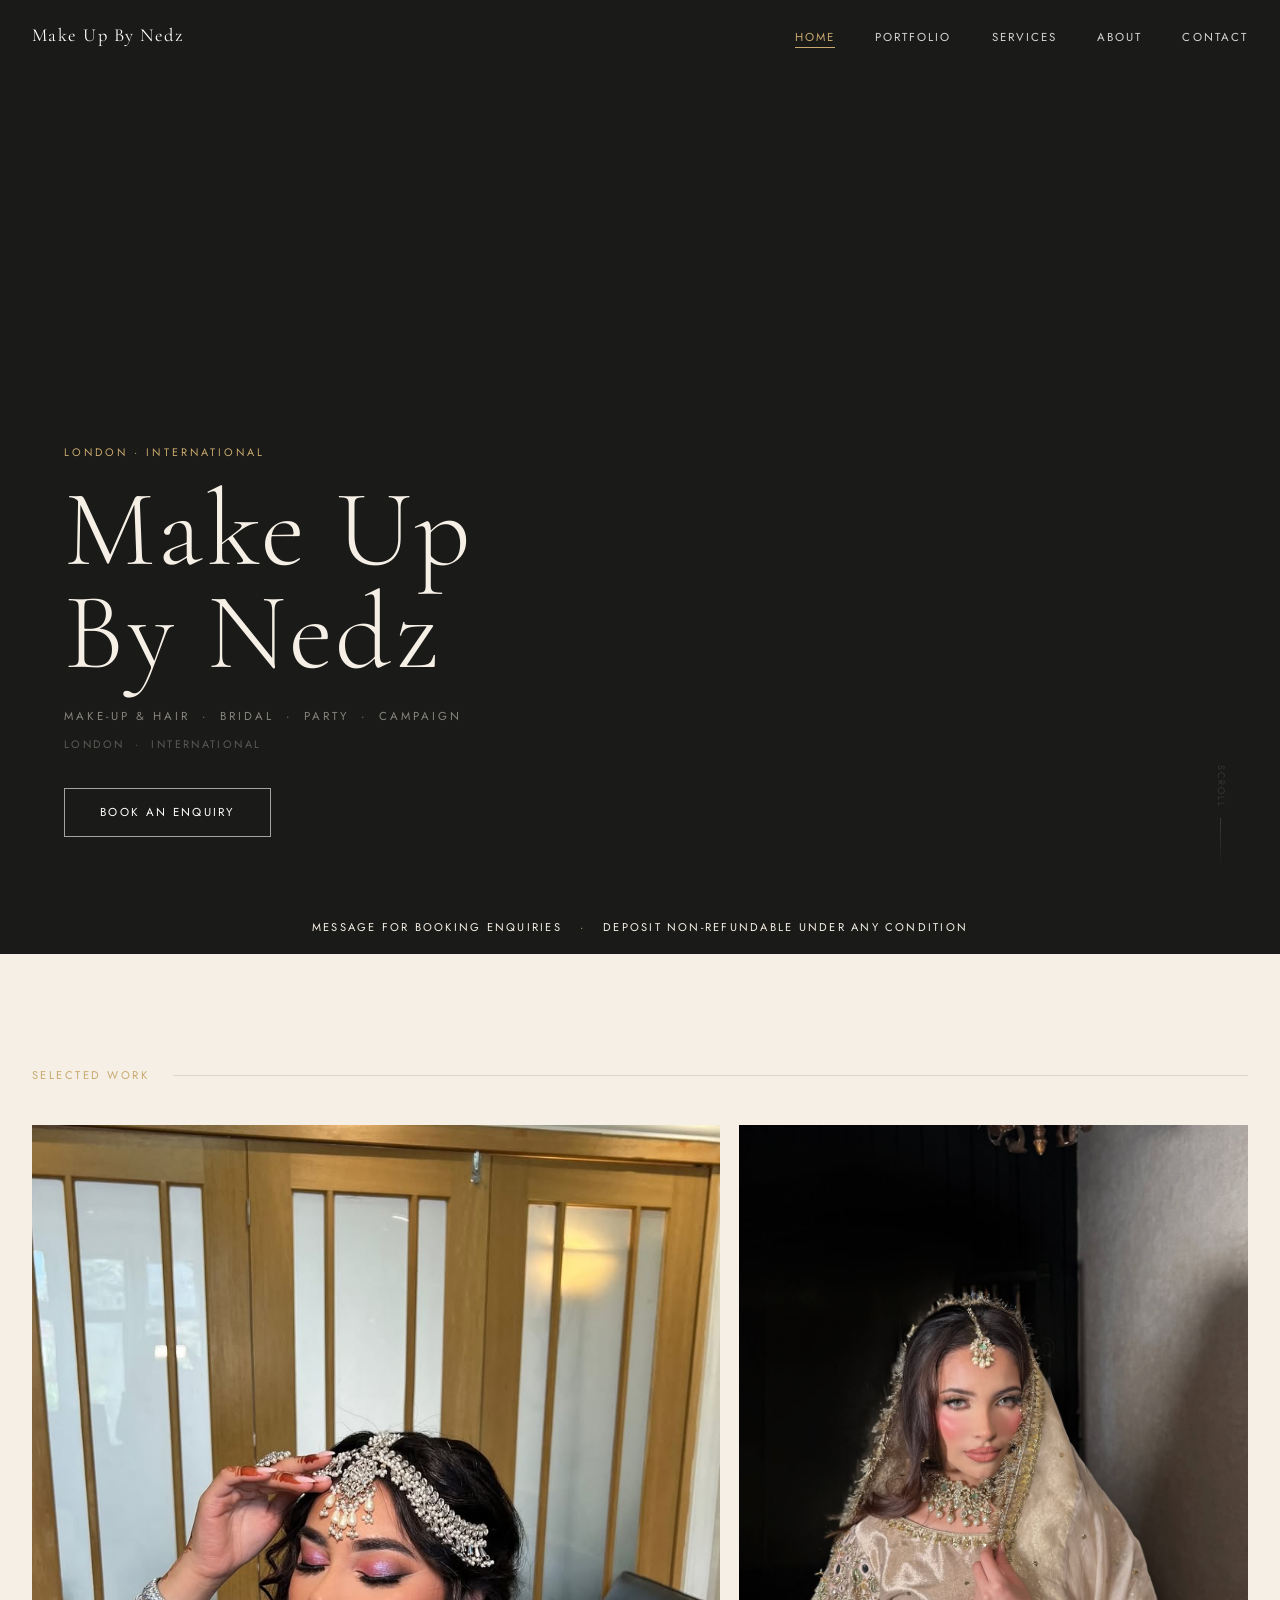
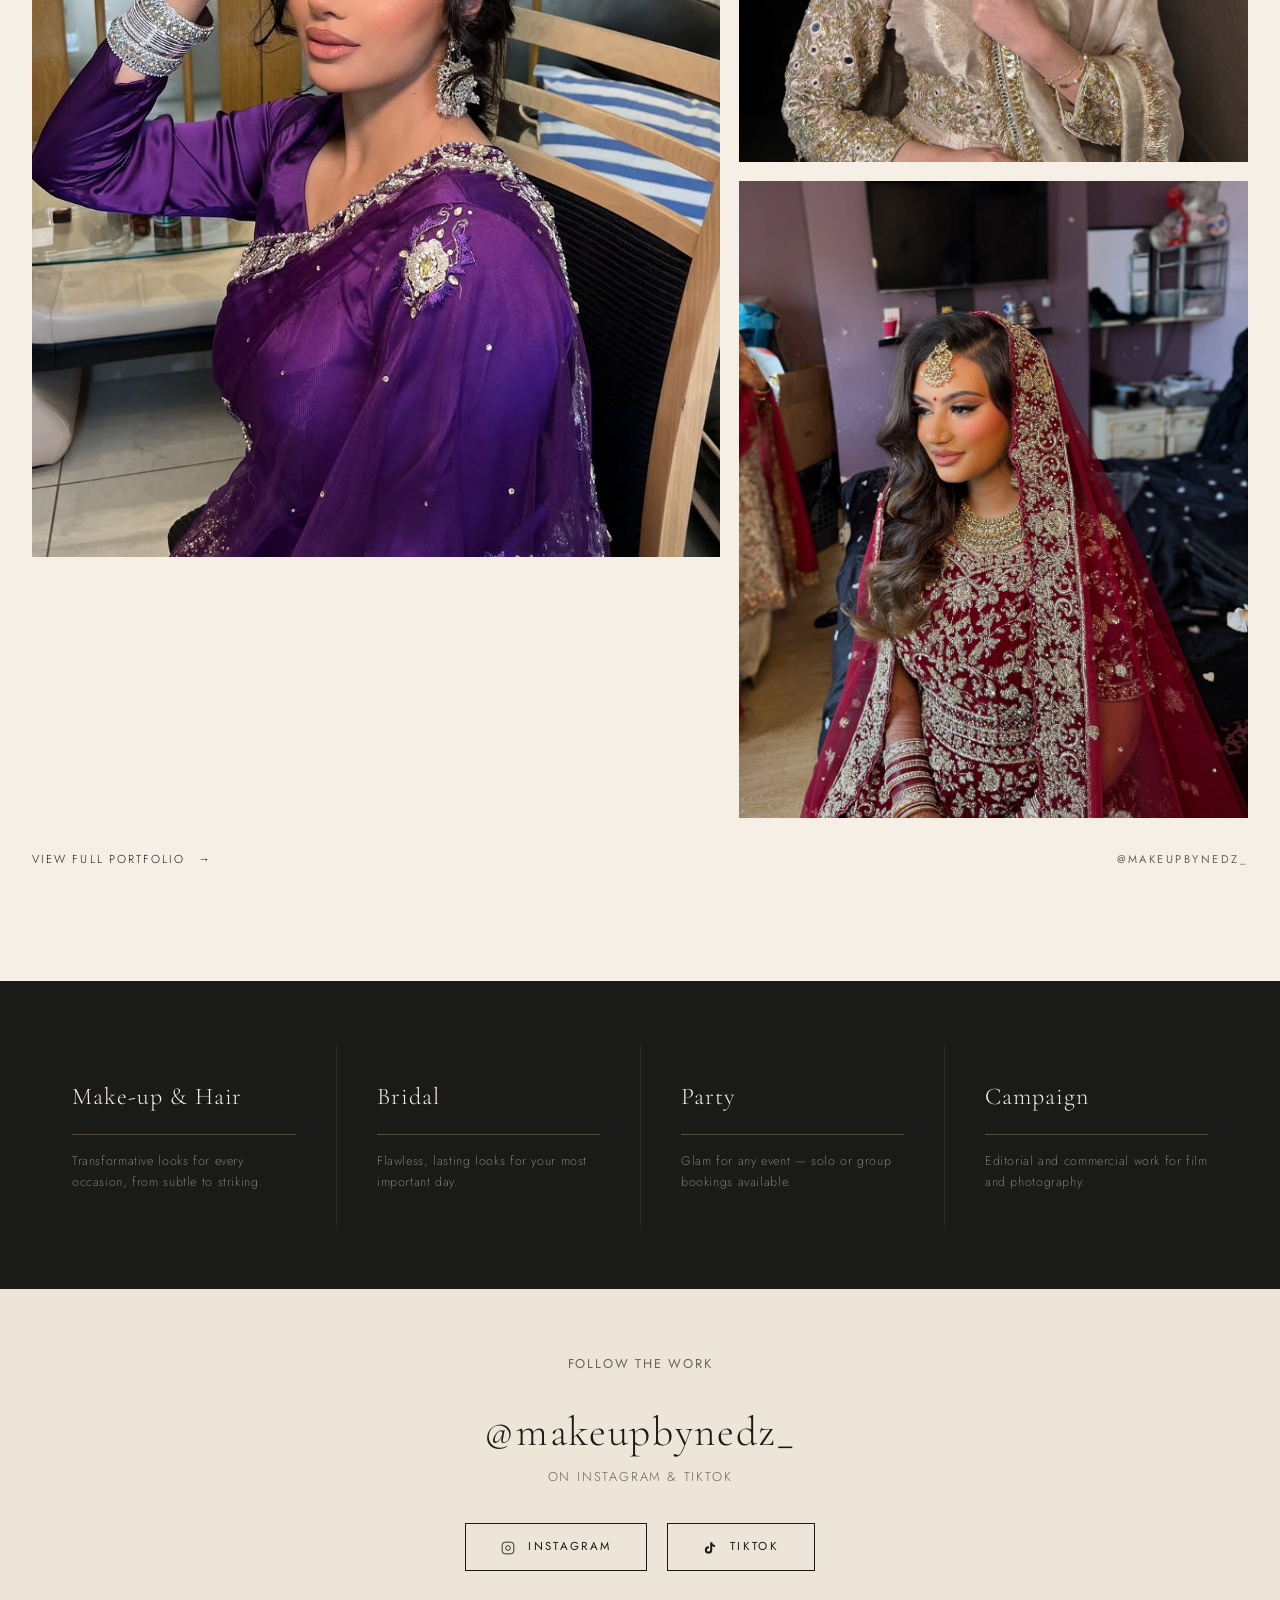
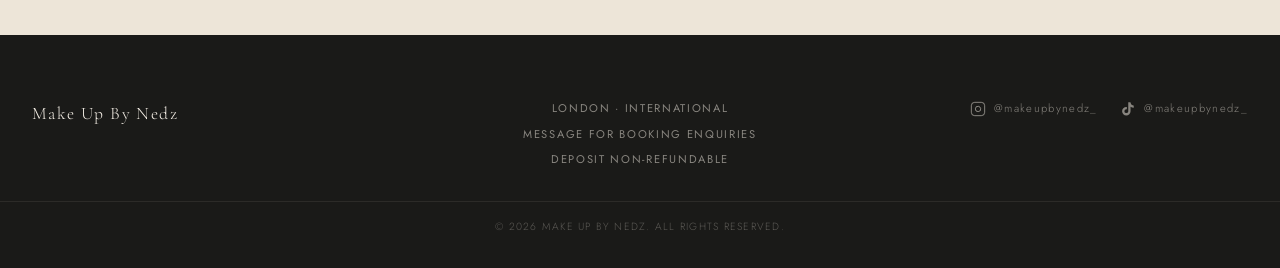
==== commit a9d782e0: "Remove hero background image, use plain charcoal background" ====
--- a/index.html
+++ b/index.html
@@ -9,40 +9,17 @@
   <style>
     /* ── Hero ──────────────────────────────────────────── */
     .hero {
-      position: relative;
-      height: 100vh;
-      min-height: 600px;
-      overflow: hidden;
-    }
-    .hero-img {
-      position: absolute;
-      inset: 0;
-    }
-    .hero-img img {
-      height: 100%;
-      object-position: center 20%;
-      transform: scale(1.04);
-      transition: transform 8s ease;
-    }
-    .hero-img img.loaded { transform: scale(1); }
-    .hero-overlay {
-      position: absolute;
-      inset: 0;
-      background: linear-gradient(
-        to top,
-        rgba(26,26,24,0.75) 0%,
-        rgba(26,26,24,0.18) 55%,
-        transparent 100%
-      );
-    }
-    .hero-content {
-      position: absolute;
-      inset: 0;
+      background: var(--charcoal);
+      min-height: 100vh;
       display: flex;
       flex-direction: column;
       align-items: flex-start;
       justify-content: flex-end;
       padding: 0 clamp(1.5rem, 5vw, 6rem) clamp(3rem, 7vh, 6rem);
+      position: relative;
+    }
+    .hero-content {
+      position: relative;
     }
     .hero-eyebrow {
       font-family: var(--sans);
@@ -60,7 +37,7 @@
       font-family: var(--serif);
       font-weight: 300;
       font-size: clamp(3.2rem, 8.5vw, 8rem);
-      color: var(--white);
+      color: var(--ivory);
       letter-spacing: 0.03em;
       line-height: 0.95;
       opacity: 0;
@@ -72,7 +49,7 @@
       font-size: 0.72rem;
       letter-spacing: 0.26em;
       text-transform: uppercase;
-      color: rgba(245,239,230,0.7);
+      color: rgba(245,239,230,0.5);
       font-weight: 400;
       opacity: 0;
       animation: heroFadeUp 1.1s ease 0.75s forwards;
@@ -82,7 +59,7 @@
       font-size: 0.68rem;
       letter-spacing: 0.22em;
       text-transform: uppercase;
-      color: rgba(245,239,230,0.45);
+      color: rgba(245,239,230,0.3);
       font-weight: 400;
       opacity: 0;
       animation: heroFadeUp 1.1s ease 0.9s forwards;
@@ -110,7 +87,7 @@
       font-size: 0.58rem;
       letter-spacing: 0.22em;
       text-transform: uppercase;
-      color: rgba(245,239,230,0.4);
+      color: rgba(245,239,230,0.2);
       writing-mode: vertical-rl;
     }
     .hero-scroll-line::after {
@@ -118,7 +95,7 @@
       display: block;
       width: 1px;
       height: 50px;
-      background: linear-gradient(to bottom, rgba(245,239,230,0.3), transparent);
+      background: linear-gradient(to bottom, rgba(245,239,230,0.15), transparent);
     }
 
     /* ── Featured Work ─────────────────────────────────── */
@@ -304,15 +281,6 @@
 
     <!-- ═══ Hero ══════════════════════════════════════════════ -->
     <section class="hero" aria-label="Hero">
-      <div class="hero-img">
-        <img
-          src="images/snapsave-app_3649896397326597106.jpg"
-          alt="Makeup and Hair artist — Make Up By Nedz"
-          loading="eager"
-          id="heroImg"
-        />
-      </div>
-      <div class="hero-overlay"></div>
       <div class="hero-content">
         <p class="hero-eyebrow">London · International</p>
         <h1 class="hero-title display">Make Up<br>By Nedz</h1>
@@ -445,13 +413,5 @@
   </footer>
 
   <script src="js/main.js"></script>
-  <script>
-    // Hero image parallax & load animation
-    const heroImg = document.getElementById('heroImg');
-    if (heroImg) {
-      heroImg.addEventListener('load', () => heroImg.classList.add('loaded'));
-      if (heroImg.complete) heroImg.classList.add('loaded');
-    }
-  </script>
 </body>
 </html>
